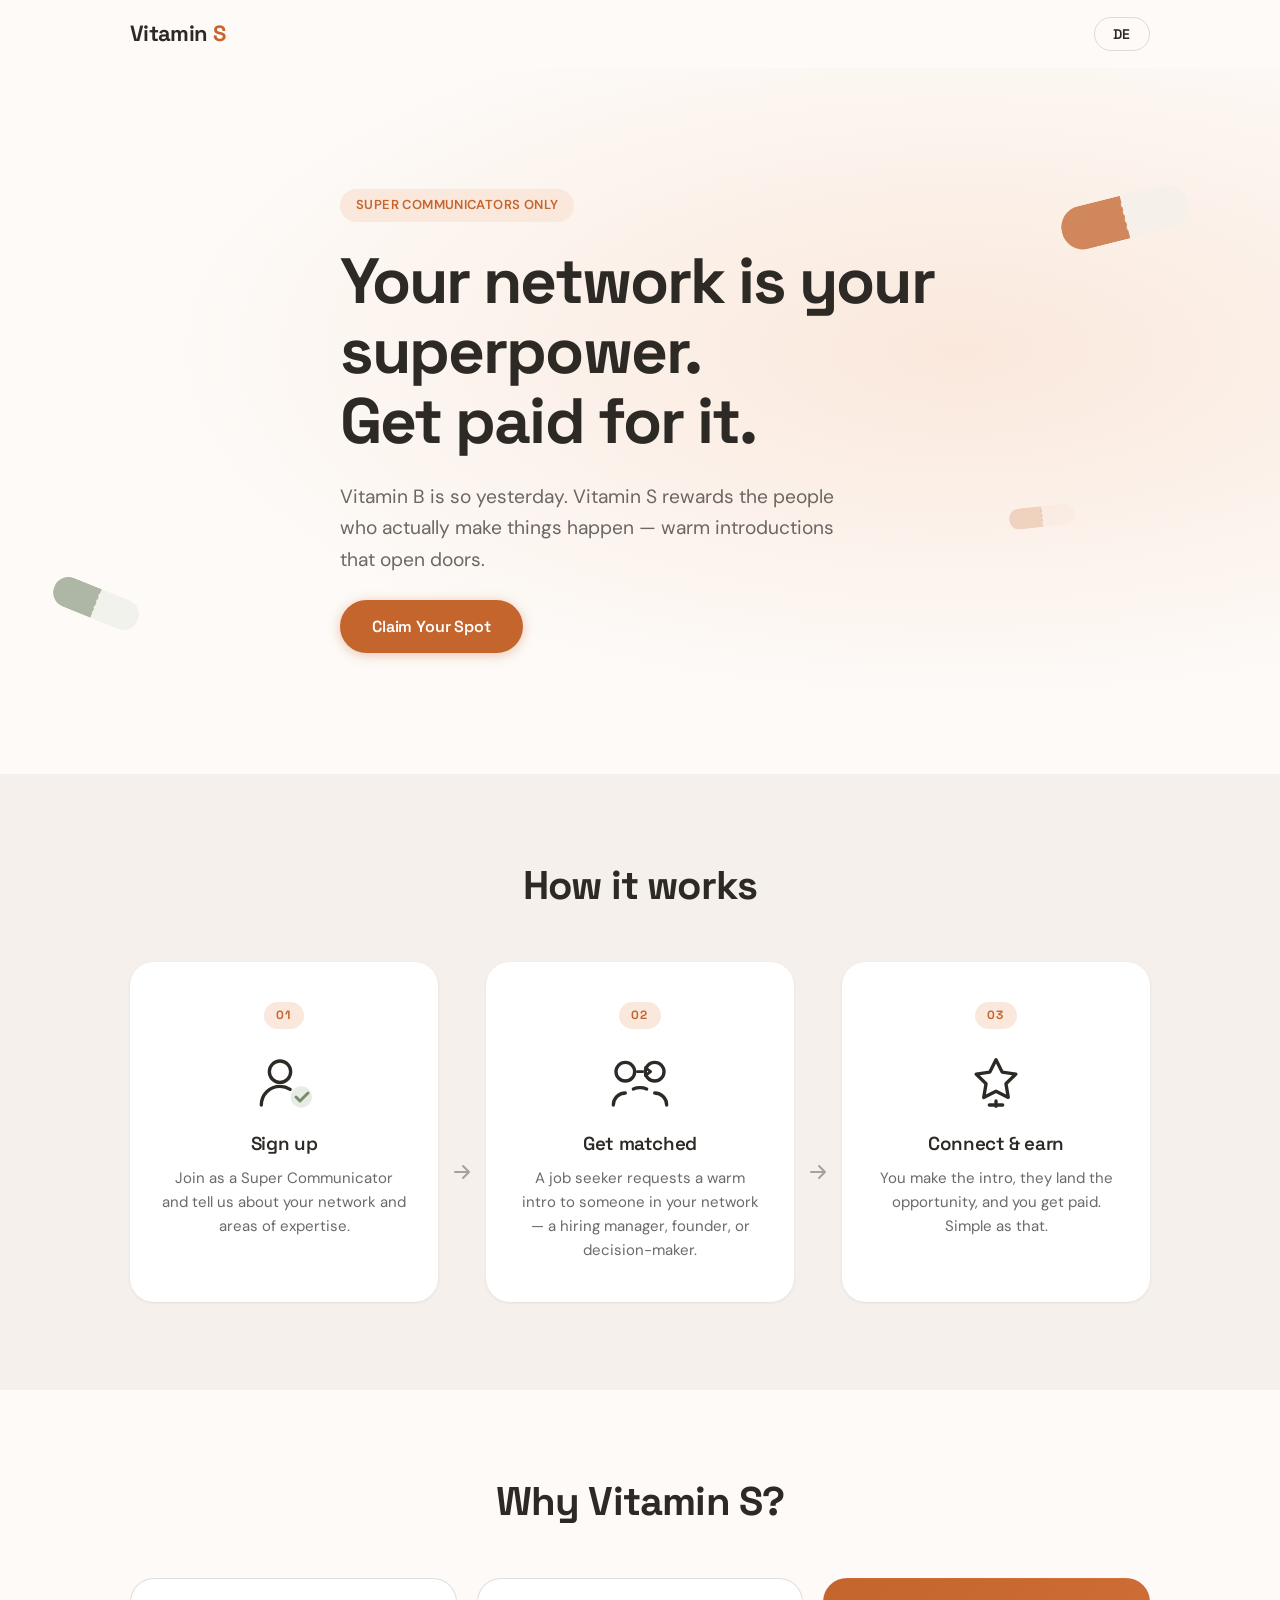
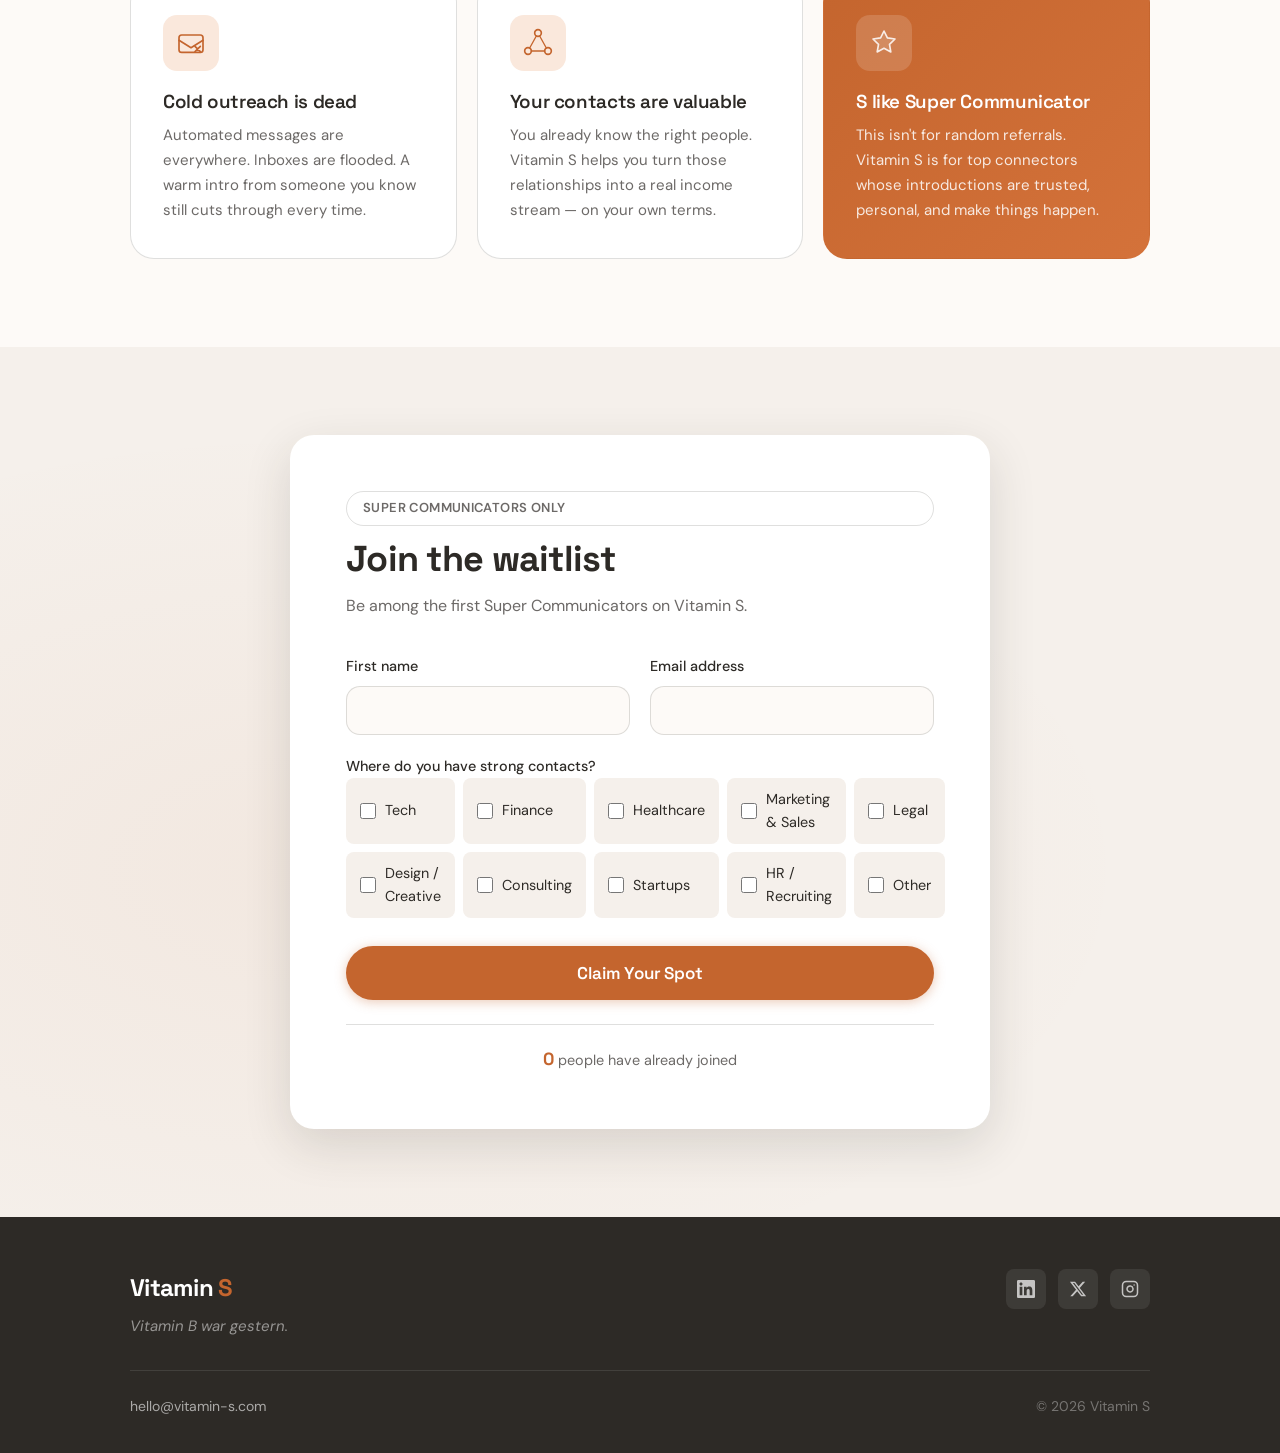
==== index.html @ ec6cb619 ":" ====
<!DOCTYPE html>
<html lang="en">
<head>
  <meta charset="UTF-8">
  <meta name="viewport" content="width=device-width, initial-scale=1.0">
  <meta name="description" content="Get paid for making warm introductions. Vitamin S is the platform for super communicators.">
  <title>Vitamin S — Your network is your superpower</title>
  <link rel="preconnect" href="https://fonts.googleapis.com">
  <link rel="preconnect" href="https://fonts.gstatic.com" crossorigin>
  <link href="https://fonts.googleapis.com/css2?family=DM+Sans:ital,opsz,wght@0,9..40,300;0,9..40,400;0,9..40,500;0,9..40,600;1,9..40,400&family=Space+Grotesk:wght@400;500;600;700&display=swap" rel="stylesheet">
  <link rel="stylesheet" href="style.css">
</head>
<body>

  <!-- ─── NAV ─── -->
  <header class="nav" id="nav">
    <div class="container nav__inner">
      <a href="/" class="nav__logo" aria-label="Vitamin S">
        Vitamin&nbsp;<span class="nav__s">S</span>
      </a>
      <button class="lang-toggle" id="langToggle" aria-label="Switch language" data-i18n="langToggle">DE</button>
    </div>
  </header>

  <main>

    <!-- ─── HERO ─── -->
    <section class="hero fade-in-section" id="hero">
      <div class="hero__pills" aria-hidden="true">
        <svg class="pill pill--large" viewBox="0 0 100 34" fill="none" xmlns="http://www.w3.org/2000/svg">
          <rect width="100" height="34" rx="17" fill="#F5F0EB"/>
          <clipPath id="cp-l"><rect width="50" height="34"/></clipPath>
          <rect width="100" height="34" rx="17" fill="#C4652E" clip-path="url(#cp-l)"/>
          <line x1="50" y1="6" x2="50" y2="28" stroke="white" stroke-width="1.5" stroke-dasharray="3 3" opacity="0.7"/>
        </svg>
        <svg class="pill pill--medium" viewBox="0 0 70 24" fill="none" xmlns="http://www.w3.org/2000/svg">
          <rect width="70" height="24" rx="12" fill="#E8EDE4"/>
          <clipPath id="cp-m"><rect width="35" height="24"/></clipPath>
          <rect width="70" height="24" rx="12" fill="#7A8B6F" clip-path="url(#cp-m)"/>
          <line x1="35" y1="4" x2="35" y2="20" stroke="white" stroke-width="1.5" stroke-dasharray="2 3" opacity="0.6"/>
        </svg>
        <svg class="pill pill--small" viewBox="0 0 56 18" fill="none" xmlns="http://www.w3.org/2000/svg">
          <rect width="56" height="18" rx="9" fill="#FAE8DC"/>
          <clipPath id="cp-s"><rect width="28" height="18"/></clipPath>
          <rect width="56" height="18" rx="9" fill="#C4652E" opacity="0.45" clip-path="url(#cp-s)"/>
          <line x1="28" y1="3" x2="28" y2="15" stroke="#C4652E" stroke-width="1" stroke-dasharray="2 2" opacity="0.6"/>
        </svg>
      </div>
      <div class="container hero__inner">
        <span class="pill-badge" data-i18n="heroBadge">Super Communicators only</span>
        <h1 class="hero__headline" data-i18n-html="heroHeadline">
          Your network is your superpower.<br>Get paid for it.
        </h1>
        <p class="hero__sub" data-i18n="heroSub">
          Vitamin B is so yesterday. Vitamin S rewards the people who actually make things happen — warm introductions that open doors.
        </p>
        <a href="#waitlist" class="btn btn--primary" data-i18n="heroCTA">Claim Your Spot</a>
      </div>
    </section>

    <!-- ─── HOW IT WORKS ─── -->
    <section class="how fade-in-section" id="how">
      <div class="container">
        <h2 class="section-title" data-i18n="howTitle">How it works</h2>
        <div class="steps">

          <div class="step-card">
            <div class="step-number">01</div>
            <div class="step-icon">
              <svg viewBox="0 0 48 48" fill="none" xmlns="http://www.w3.org/2000/svg">
                <circle cx="21" cy="17" r="8" stroke="currentColor" stroke-width="2.5" stroke-linecap="round"/>
                <path d="M7 42c0-7.732 6.268-14 14-14 2.79 0 5.4.82 7.6 2.23" stroke="currentColor" stroke-width="2.5" stroke-linecap="round"/>
                <circle cx="37" cy="36" r="8" fill="#E8EDE4"/>
                <path d="M33 36l3 3 6-6" stroke="#7A8B6F" stroke-width="2.2" stroke-linecap="round" stroke-linejoin="round"/>
              </svg>
            </div>
            <h3 data-i18n="step1Title">Sign up</h3>
            <p data-i18n="step1Text">Join as a Super Communicator and tell us about your network and areas of expertise.</p>
          </div>

          <div class="step-arrow" aria-hidden="true">
            <svg viewBox="0 0 24 24" fill="none" xmlns="http://www.w3.org/2000/svg">
              <path d="M5 12h14M13 6l6 6-6 6" stroke="currentColor" stroke-width="2" stroke-linecap="round" stroke-linejoin="round"/>
            </svg>
          </div>

          <div class="step-card">
            <div class="step-number">02</div>
            <div class="step-icon">
              <svg viewBox="0 0 48 48" fill="none" xmlns="http://www.w3.org/2000/svg">
                <circle cx="13" cy="17" r="7" stroke="currentColor" stroke-width="2.5"/>
                <circle cx="35" cy="17" r="7" stroke="currentColor" stroke-width="2.5"/>
                <path d="M4 42c0-4.97 4.03-9 9-9" stroke="currentColor" stroke-width="2.5" stroke-linecap="round"/>
                <path d="M44 42c0-4.97-4.03-9-9-9" stroke="currentColor" stroke-width="2.5" stroke-linecap="round"/>
                <path d="M19 30c1.5-.65 3.18-1 4.9-1h.2c1.72 0 3.4.35 4.9 1" stroke="currentColor" stroke-width="2.5" stroke-linecap="round"/>
                <path d="M22 17h4M28 14l4 3-4 3" stroke="currentColor" stroke-width="2" stroke-linecap="round" stroke-linejoin="round"/>
              </svg>
            </div>
            <h3 data-i18n="step2Title">Get matched</h3>
            <p data-i18n="step2Text">A job seeker requests a warm intro to someone in your network — a hiring manager, founder, or decision-maker.</p>
          </div>

          <div class="step-arrow" aria-hidden="true">
            <svg viewBox="0 0 24 24" fill="none" xmlns="http://www.w3.org/2000/svg">
              <path d="M5 12h14M13 6l6 6-6 6" stroke="currentColor" stroke-width="2" stroke-linecap="round" stroke-linejoin="round"/>
            </svg>
          </div>

          <div class="step-card">
            <div class="step-number">03</div>
            <div class="step-icon">
              <svg viewBox="0 0 48 48" fill="none" xmlns="http://www.w3.org/2000/svg">
                <path d="M24 8l4.6 9.3 10.3 1.5-7.45 7.26 1.76 10.24L24 31.62l-9.21 4.68 1.76-10.24L9.1 18.8l10.3-1.5L24 8z" stroke="currentColor" stroke-width="2.5" stroke-linejoin="round" stroke-linecap="round"/>
                <path d="M19 42h10M24 39v4" stroke="currentColor" stroke-width="2.5" stroke-linecap="round"/>
              </svg>
            </div>
            <h3 data-i18n="step3Title">Connect &amp; earn</h3>
            <p data-i18n="step3Text">You make the intro, they land the opportunity, and you get paid. Simple as that.</p>
          </div>

        </div>
      </div>
    </section>

    <!-- ─── VALUE PROPS ─── -->
    <section class="value fade-in-section" id="value">
      <div class="container">
        <h2 class="section-title" data-i18n="valueTitle">Why Vitamin S?</h2>
        <div class="value-grid">

          <div class="value-card">
            <div class="value-icon">
              <svg viewBox="0 0 48 48" fill="none" xmlns="http://www.w3.org/2000/svg">
                <rect x="6" y="12" width="36" height="26" rx="4" stroke="currentColor" stroke-width="2.5"/>
                <path d="M6 20l18 11 18-11" stroke="currentColor" stroke-width="2.5" stroke-linecap="round" stroke-linejoin="round"/>
                <path d="M30 29l8 8M38 29l-8 8" stroke="currentColor" stroke-width="2.5" stroke-linecap="round"/>
              </svg>
            </div>
            <h3 data-i18n="value1Title">Cold outreach is dead</h3>
            <p data-i18n="value1Text">Automated messages are everywhere. Inboxes are flooded. A warm intro from someone you know still cuts through every time.</p>
          </div>

          <div class="value-card">
            <div class="value-icon">
              <svg viewBox="0 0 48 48" fill="none" xmlns="http://www.w3.org/2000/svg">
                <circle cx="24" cy="9" r="5" stroke="currentColor" stroke-width="2.5"/>
                <circle cx="9" cy="36" r="5" stroke="currentColor" stroke-width="2.5"/>
                <circle cx="39" cy="36" r="5" stroke="currentColor" stroke-width="2.5"/>
                <line x1="21.5" y1="13.5" x2="11.5" y2="31.5" stroke="currentColor" stroke-width="2" stroke-linecap="round"/>
                <line x1="26.5" y1="13.5" x2="36.5" y2="31.5" stroke="currentColor" stroke-width="2" stroke-linecap="round"/>
                <line x1="14" y1="36" x2="34" y2="36" stroke="currentColor" stroke-width="2" stroke-linecap="round"/>
              </svg>
            </div>
            <h3 data-i18n="value2Title">Your contacts are valuable</h3>
            <p data-i18n="value2Text">You already know the right people. Vitamin S helps you turn those relationships into a real income stream — on your own terms.</p>
          </div>

          <div class="value-card value-card--accent">
            <div class="value-icon">
              <svg viewBox="0 0 48 48" fill="none" xmlns="http://www.w3.org/2000/svg">
                <path d="M24 6l5.1 10.3 11.4 1.66-8.25 8.03 1.95 11.35L24 31.98l-10.2 5.36 1.95-11.35L7.5 17.96l11.4-1.66L24 6z" stroke="currentColor" stroke-width="2.5" stroke-linejoin="round" stroke-linecap="round" fill="currentColor" fill-opacity="0.12"/>
              </svg>
            </div>
            <h3 data-i18n="value3Title">S like Super Communicator</h3>
            <p data-i18n="value3Text">This isn't for random referrals. Vitamin S is for top connectors whose introductions are trusted, personal, and make things happen.</p>
          </div>

        </div>
      </div>
    </section>

    <!-- ─── WAITLIST ─── -->
    <section class="waitlist fade-in-section" id="waitlist">
      <div class="container">
        <div class="waitlist-card">
          <div class="waitlist-header">
            <span class="pill-badge pill-badge--outline" data-i18n="heroBadge">Super Communicators only</span>
            <h2 data-i18n="formTitle">Join the waitlist</h2>
            <p data-i18n="formSub">Be among the first Super Communicators on Vitamin S.</p>
          </div>

          <form id="waitlistForm" novalidate>
            <div class="form-row">
              <div class="form-group">
                <label for="firstName" data-i18n="labelFirstName">First name</label>
                <input type="text" id="firstName" name="firstName" autocomplete="given-name" required>
              </div>
              <div class="form-group">
                <label for="email" data-i18n="labelEmail">Email address</label>
                <input type="email" id="email" name="email" autocomplete="email" required>
              </div>
            </div>

            <fieldset class="form-group form-fieldset">
              <legend class="form-legend" data-i18n="labelIndustries">Where do you have strong contacts?</legend>
              <div class="checkbox-grid">
                <label class="checkbox-item">
                  <input type="checkbox" name="industry" value="tech">
                  <span data-i18n="industryTech">Tech</span>
                </label>
                <label class="checkbox-item">
                  <input type="checkbox" name="industry" value="finance">
                  <span data-i18n="industryFinance">Finance</span>
                </label>
                <label class="checkbox-item">
                  <input type="checkbox" name="industry" value="healthcare">
                  <span data-i18n="industryHealthcare">Healthcare</span>
                </label>
                <label class="checkbox-item">
                  <input type="checkbox" name="industry" value="marketing">
                  <span data-i18n="industryMarketing">Marketing &amp; Sales</span>
                </label>
                <label class="checkbox-item">
                  <input type="checkbox" name="industry" value="legal">
                  <span data-i18n="industryLegal">Legal</span>
                </label>
                <label class="checkbox-item">
                  <input type="checkbox" name="industry" value="design">
                  <span data-i18n="industryDesign">Design / Creative</span>
                </label>
                <label class="checkbox-item">
                  <input type="checkbox" name="industry" value="consulting">
                  <span data-i18n="industryConsulting">Consulting</span>
                </label>
                <label class="checkbox-item">
                  <input type="checkbox" name="industry" value="startups">
                  <span data-i18n="industryStartups">Startups</span>
                </label>
                <label class="checkbox-item">
                  <input type="checkbox" name="industry" value="hr">
                  <span data-i18n="industryHR">HR / Recruiting</span>
                </label>
                <label class="checkbox-item">
                  <input type="checkbox" name="industry" value="other" id="otherCheck">
                  <span data-i18n="industryOther">Other</span>
                </label>
              </div>
              <div class="other-field" id="otherField" hidden>
                <input type="text" id="otherIndustry" name="otherIndustry"
                       data-i18n-placeholder="otherPlaceholder"
                       placeholder="Tell us more...">
              </div>
            </fieldset>

            <button type="submit" class="btn btn--primary btn--full" data-i18n="submitCTA">
              Claim Your Spot
            </button>
          </form>

          <div class="success-state" id="successState" hidden>
            <div class="success-icon">
              <svg viewBox="0 0 48 48" fill="none" xmlns="http://www.w3.org/2000/svg">
                <circle cx="24" cy="24" r="18" stroke="currentColor" stroke-width="2.5"/>
                <path d="M16 24l6 6 10-12" stroke="currentColor" stroke-width="2.5" stroke-linecap="round" stroke-linejoin="round"/>
              </svg>
            </div>
            <h3 data-i18n="successMsg">Your dose of Vitamin S is on its way!</h3>
            <p data-i18n="successSub">We'll reach out as soon as we launch. Stay connected.</p>
          </div>

          <div class="counter" id="counter">
            <span id="counterNumber">0</span>&nbsp;<span id="counterText" data-i18n="counterTextPlural">people have already joined</span>
          </div>
        </div>
      </div>
    </section>

  </main>

  <!-- ─── FOOTER ─── -->
  <footer class="footer">
    <div class="container footer__inner">
      <div class="footer__top">
        <div class="footer__brand">
          <span class="footer__logo">Vitamin&nbsp;<span class="footer__s">S</span></span>
          <p class="footer__tagline" data-i18n="footerTagline">Vitamin B war gestern.</p>
        </div>
        <div class="footer__social">
          <a href="https://linkedin.com" target="_blank" rel="noopener noreferrer" aria-label="LinkedIn" class="social-link">
            <svg viewBox="0 0 24 24" fill="currentColor" xmlns="http://www.w3.org/2000/svg">
              <path d="M20.447 20.452h-3.554v-5.569c0-1.328-.027-3.037-1.852-3.037-1.853 0-2.136 1.445-2.136 2.939v5.667H9.351V9h3.414v1.561h.046c.477-.9 1.637-1.85 3.37-1.85 3.601 0 4.267 2.37 4.267 5.455v6.286zM5.337 7.433c-1.144 0-2.063-.926-2.063-2.065 0-1.138.92-2.063 2.063-2.063 1.14 0 2.064.925 2.064 2.063 0 1.139-.925 2.065-2.064 2.065zm1.782 13.019H3.555V9h3.564v11.452zM22.225 0H1.771C.792 0 0 .774 0 1.729v20.542C0 23.227.792 24 1.771 24h20.451C23.2 24 24 23.227 24 22.271V1.729C24 .774 23.2 0 22.222 0h.003z"/>
            </svg>
          </a>
          <a href="https://x.com" target="_blank" rel="noopener noreferrer" aria-label="X / Twitter" class="social-link">
            <svg viewBox="0 0 24 24" fill="currentColor" xmlns="http://www.w3.org/2000/svg">
              <path d="M18.244 2.25h3.308l-7.227 8.26 8.502 11.24H16.17l-5.214-6.817L4.99 21.75H1.68l7.73-8.835L1.254 2.25H8.08l4.713 6.231zm-1.161 17.52h1.833L7.084 4.126H5.117z"/>
            </svg>
          </a>
          <a href="https://instagram.com" target="_blank" rel="noopener noreferrer" aria-label="Instagram" class="social-link">
            <svg viewBox="0 0 24 24" fill="none" stroke="currentColor" stroke-width="2" stroke-linecap="round" stroke-linejoin="round" xmlns="http://www.w3.org/2000/svg">
              <rect x="2" y="2" width="20" height="20" rx="5" ry="5"/>
              <path d="M16 11.37A4 4 0 1112.63 8 4 4 0 0116 11.37z"/>
              <line x1="17.5" y1="6.5" x2="17.51" y2="6.5"/>
            </svg>
          </a>
        </div>
      </div>
      <div class="footer__bottom">
        <a href="mailto:hello@vitamin-s.com" class="footer__email">hello@vitamin-s.com</a>
        <span class="footer__copy" data-i18n="footerCopyright">© 2026 Vitamin S</span>
      </div>
    </div>
  </footer>

  <script src="script.js"></script>
</body>
</html>
---- style.css ----
/* ─────────────────────────────────────────────
   VITAMIN S — style.css
   ───────────────────────────────────────────── */

/* ─── VARIABLES ─── */
:root {
  --beige:        #F5F0EB;
  --bg:           #FDFAF7;
  --dark:         #2D2A26;
  --dark-70:      rgba(45, 42, 38, 0.7);
  --dark-40:      rgba(45, 42, 38, 0.4);
  --dark-15:      rgba(45, 42, 38, 0.15);
  --orange:       #C4652E;
  --orange-dark:  #A8521F;
  --orange-light: #FAE8DC;
  --sage:         #7A8B6F;
  --sage-light:   #E8EDE4;
  --white:        #FFFFFF;

  --radius-sm:   8px;
  --radius-md:   14px;
  --radius-lg:   24px;
  --radius-pill: 100px;

  --shadow-sm:  0 1px 3px rgba(45, 42, 38, 0.08);
  --shadow-md:  0 4px 16px rgba(45, 42, 38, 0.09);
  --shadow-lg:  0 8px 32px rgba(45, 42, 38, 0.12);
  --shadow-xl:  0 16px 48px rgba(45, 42, 38, 0.14);

  --font-body:    'DM Sans', system-ui, sans-serif;
  --font-heading: 'Space Grotesk', system-ui, sans-serif;

  --nav-height: 68px;
  --max-width:  1100px;
}

/* ─── RESET ─── */
*, *::before, *::after {
  box-sizing: border-box;
  margin: 0;
  padding: 0;
}

html {
  scroll-behavior: smooth;
  scroll-padding-top: var(--nav-height);
  -webkit-text-size-adjust: 100%;
}

body {
  font-family: var(--font-body);
  font-size: 1rem;
  line-height: 1.6;
  color: var(--dark);
  background-color: var(--bg);
  -webkit-font-smoothing: antialiased;
  -moz-osx-font-smoothing: grayscale;
}

img, svg { display: block; }

a { color: inherit; text-decoration: none; }

button {
  font-family: inherit;
  cursor: pointer;
  border: none;
  background: none;
}

fieldset {
  border: none;
  padding: 0;
  margin: 0;
  min-width: 0;
}

/* ─── TYPOGRAPHY ─── */
h1, h2, h3, h4 {
  font-family: var(--font-heading);
  line-height: 1.2;
  letter-spacing: -0.02em;
  color: var(--dark);
}

/* ─── UTILITIES ─── */
.container {
  width: 100%;
  max-width: var(--max-width);
  margin-inline: auto;
  padding-inline: 20px;
}

.accent {
  color: var(--orange);
}

.section-title {
  font-size: clamp(1.75rem, 3.5vw, 2.5rem);
  font-weight: 700;
  text-align: center;
  margin-bottom: 52px;
}

/* ─── BUTTONS ─── */
.btn {
  display: inline-flex;
  align-items: center;
  justify-content: center;
  gap: 8px;
  padding: 14px 32px;
  border-radius: var(--radius-pill);
  font-family: var(--font-heading);
  font-size: 1rem;
  font-weight: 600;
  letter-spacing: -0.01em;
  transition: transform 0.2s ease, box-shadow 0.2s ease, background-color 0.2s ease;
  cursor: pointer;
}

.btn--primary {
  background-color: var(--orange);
  color: var(--white);
  box-shadow: 0 2px 12px rgba(196, 101, 46, 0.35);
}

.btn--primary:hover {
  background-color: var(--orange-dark);
  transform: translateY(-2px);
  box-shadow: 0 6px 20px rgba(196, 101, 46, 0.45);
}

.btn--primary:active {
  transform: translateY(0);
}

.btn--full {
  width: 100%;
}

/* ─── PILL BADGE ─── */
.pill-badge {
  display: inline-block;
  padding: 6px 16px;
  border-radius: var(--radius-pill);
  font-size: 0.8125rem;
  font-weight: 600;
  letter-spacing: 0.03em;
  text-transform: uppercase;
  background-color: var(--orange-light);
  color: var(--orange);
}

.pill-badge--outline {
  background-color: transparent;
  border: 1.5px solid var(--dark-15);
  color: var(--dark-70);
}

/* ─────────────────────────────────────────────
   NAV
   ───────────────────────────────────────────── */
.nav {
  position: sticky;
  top: 0;
  z-index: 100;
  height: var(--nav-height);
  background-color: var(--bg);
  transition: background-color 0.3s, box-shadow 0.3s;
}

.nav--scrolled {
  background-color: rgba(253, 250, 247, 0.92);
  backdrop-filter: blur(12px);
  -webkit-backdrop-filter: blur(12px);
  box-shadow: 0 1px 0 var(--dark-15);
}

.nav__inner {
  height: 100%;
  display: flex;
  align-items: center;
  justify-content: space-between;
}

.nav__logo {
  font-family: var(--font-heading);
  font-size: 1.375rem;
  font-weight: 700;
  letter-spacing: -0.03em;
  color: var(--dark);
  transition: opacity 0.2s;
}

.nav__logo:hover { opacity: 0.75; }

.nav__s {
  color: var(--orange);
}

.lang-toggle {
  padding: 7px 18px;
  border-radius: var(--radius-pill);
  border: 1.5px solid var(--dark-15);
  font-family: var(--font-heading);
  font-size: 0.875rem;
  font-weight: 600;
  color: var(--dark);
  background: transparent;
  transition: border-color 0.2s, background-color 0.2s, color 0.2s;
  letter-spacing: 0.04em;
}

.lang-toggle:hover {
  border-color: var(--orange);
  background-color: var(--orange-light);
  color: var(--orange);
}

/* ─────────────────────────────────────────────
   HERO
   ───────────────────────────────────────────── */
.hero {
  position: relative;
  overflow: hidden;
  min-height: calc(88vh - var(--nav-height));
  display: flex;
  align-items: center;
  background: radial-gradient(ellipse at 75% 40%, #FAE8DC 0%, var(--bg) 58%);
  padding-block: 72px;
}

.hero__inner {
  position: relative;
  z-index: 1;
  display: flex;
  flex-direction: column;
  align-items: flex-start;
  gap: 24px;
  max-width: 680px;
}

.hero__headline {
  font-size: clamp(2.25rem, 5.5vw, 4rem);
  font-weight: 700;
  line-height: 1.1;
  letter-spacing: -0.03em;
}

.hero__sub {
  font-size: clamp(1rem, 2vw, 1.2rem);
  color: var(--dark-70);
  line-height: 1.65;
  max-width: 520px;
}

/* Floating vitamin pills decoration */
.hero__pills {
  position: absolute;
  inset: 0;
  pointer-events: none;
}

.pill {
  position: absolute;
  animation: float var(--duration, 5s) ease-in-out infinite;
  animation-delay: var(--delay, 0s);
  opacity: 0.75;
}

.pill--large {
  --duration: 6s;
  --delay: 0s;
  width: 130px;
  top: 18%;
  right: 7%;
  transform: rotate(-14deg);
  animation-name: floatA;
}

.pill--medium {
  --duration: 5.5s;
  --delay: 1.8s;
  width: 90px;
  bottom: 22%;
  left: 4%;
  transform: rotate(22deg);
  animation-name: floatB;
  opacity: 0.6;
}

.pill--small {
  --duration: 7s;
  --delay: 0.9s;
  width: 66px;
  top: 62%;
  right: 16%;
  transform: rotate(-6deg);
  animation-name: floatA;
  opacity: 0.45;
}

@keyframes floatA {
  0%, 100% { transform: translateY(0) rotate(-14deg); }
  50%       { transform: translateY(-12px) rotate(-14deg); }
}

@keyframes floatB {
  0%, 100% { transform: translateY(0) rotate(22deg); }
  50%       { transform: translateY(-10px) rotate(22deg); }
}

/* ─────────────────────────────────────────────
   HOW IT WORKS
   ───────────────────────────────────────────── */
.how {
  background-color: var(--beige);
  padding-block: 88px;
}

.steps {
  display: flex;
  align-items: flex-start;
  gap: 0;
}

.step-card {
  flex: 1;
  display: flex;
  flex-direction: column;
  align-items: center;
  text-align: center;
  padding: 36px 28px;
  background: var(--white);
  border-radius: var(--radius-lg);
  box-shadow: var(--shadow-sm);
  transition: transform 0.25s ease, box-shadow 0.25s ease;
}

.step-card:hover {
  transform: translateY(-4px);
  box-shadow: var(--shadow-lg);
}

.step-number {
  font-family: var(--font-heading);
  font-size: 0.75rem;
  font-weight: 700;
  letter-spacing: 0.1em;
  color: var(--orange);
  margin-bottom: 20px;
  background: var(--orange-light);
  padding: 4px 12px;
  border-radius: var(--radius-pill);
}

.step-icon {
  width: 64px;
  height: 64px;
  color: var(--dark);
  margin-bottom: 20px;
  flex-shrink: 0;
}

.step-icon svg {
  width: 100%;
  height: 100%;
}

.step-card h3 {
  font-size: 1.175rem;
  font-weight: 600;
  margin-bottom: 10px;
}

.step-card p {
  font-size: 0.9375rem;
  color: var(--dark-70);
  line-height: 1.6;
}

.step-arrow {
  display: flex;
  align-items: center;
  justify-content: center;
  flex-shrink: 0;
  width: 48px;
  color: var(--dark-40);
  padding-top: 60px;
}

.step-arrow svg {
  width: 24px;
  height: 24px;
}

/* ─────────────────────────────────────────────
   VALUE PROPS
   ───────────────────────────────────────────── */
.value {
  padding-block: 88px;
  background-color: var(--bg);
}

.value-grid {
  display: grid;
  grid-template-columns: 1fr;
  gap: 20px;
}

.value-card {
  padding: 36px 32px;
  border-radius: var(--radius-lg);
  background: var(--white);
  border: 1.5px solid var(--dark-15);
  transition: transform 0.25s ease, box-shadow 0.25s ease, border-color 0.25s ease;
}

.value-card:hover {
  transform: translateY(-3px);
  box-shadow: var(--shadow-md);
  border-color: transparent;
}

.value-card--accent {
  background: linear-gradient(135deg, var(--orange) 0%, #D4723A 100%);
  border-color: transparent;
  color: var(--white);
}

.value-card--accent h3,
.value-card--accent p {
  color: var(--white);
}

.value-card--accent .value-icon {
  color: rgba(255,255,255,0.85);
  background-color: rgba(255,255,255,0.15);
}

.value-icon {
  width: 56px;
  height: 56px;
  background-color: var(--orange-light);
  border-radius: var(--radius-md);
  display: flex;
  align-items: center;
  justify-content: center;
  margin-bottom: 20px;
  color: var(--orange);
  padding: 12px;
  flex-shrink: 0;
}

.value-icon svg {
  width: 100%;
  height: 100%;
}

.value-card h3 {
  font-size: 1.175rem;
  font-weight: 600;
  margin-bottom: 10px;
}

.value-card p {
  font-size: 0.9375rem;
  color: var(--dark-70);
  line-height: 1.65;
}

.value-card--accent p {
  color: rgba(255,255,255,0.85);
}

/* ─────────────────────────────────────────────
   WAITLIST
   ───────────────────────────────────────────── */
.waitlist {
  padding-block: 88px;
  background-color: var(--beige);
  background-image: radial-gradient(ellipse at 25% 60%, rgba(196, 101, 46, 0.06) 0%, transparent 60%);
}

.waitlist-card {
  background: var(--white);
  border-radius: var(--radius-lg);
  padding: 48px 40px;
  max-width: 700px;
  margin-inline: auto;
  box-shadow: var(--shadow-xl);
}

.waitlist-header {
  margin-bottom: 36px;
  display: flex;
  flex-direction: column;
  gap: 12px;
}

.waitlist-header h2 {
  font-size: clamp(1.75rem, 3.5vw, 2.25rem);
}

.waitlist-header p {
  font-size: 1rem;
  color: var(--dark-70);
}

/* Form */
form {
  display: flex;
  flex-direction: column;
  gap: 20px;
}

.form-row {
  display: grid;
  grid-template-columns: 1fr;
  gap: 20px;
}

.form-group {
  display: flex;
  flex-direction: column;
  gap: 8px;
}

label,
.form-legend {
  font-size: 0.9rem;
  font-weight: 500;
  color: var(--dark);
}

.form-fieldset {
  gap: 12px;
}

input[type="text"],
input[type="email"] {
  width: 100%;
  padding: 13px 16px;
  border: 1.5px solid var(--dark-15);
  border-radius: var(--radius-md);
  font-family: var(--font-body);
  font-size: 1rem;
  color: var(--dark);
  background: var(--bg);
  transition: border-color 0.2s ease, box-shadow 0.2s ease;
  appearance: none;
}

input[type="text"]:focus,
input[type="email"]:focus {
  outline: none;
  border-color: var(--orange);
  box-shadow: 0 0 0 3px rgba(196, 101, 46, 0.14);
}

input[type="text"]::placeholder,
input[type="email"]::placeholder {
  color: var(--dark-40);
}

/* Checkbox grid */
.checkbox-grid {
  display: grid;
  grid-template-columns: repeat(2, 1fr);
  gap: 8px;
}

.checkbox-item {
  display: flex;
  align-items: center;
  gap: 9px;
  padding: 10px 14px;
  border-radius: var(--radius-sm);
  background: var(--beige);
  cursor: pointer;
  font-size: 0.9rem;
  font-weight: 400;
  transition: background-color 0.18s ease;
  user-select: none;
}

.checkbox-item:hover {
  background-color: var(--orange-light);
}

.checkbox-item input[type="checkbox"] {
  width: 16px;
  height: 16px;
  accent-color: var(--orange);
  flex-shrink: 0;
  cursor: pointer;
}

.other-field {
  margin-top: 4px;
}

.other-field input {
  background: var(--bg);
}

/* Submit button */
form .btn--full {
  margin-top: 8px;
  padding: 16px;
  font-size: 1.0625rem;
}

/* Success state */
.success-state {
  text-align: center;
  padding: 48px 24px 32px;
}

.success-icon {
  width: 64px;
  height: 64px;
  color: var(--sage);
  margin-inline: auto;
  margin-bottom: 20px;
}

.success-icon svg {
  width: 100%;
  height: 100%;
}

.success-state h3 {
  font-size: 1.5rem;
  margin-bottom: 8px;
}

.success-state p {
  font-size: 1rem;
  color: var(--dark-70);
}

/* Counter */
.counter {
  text-align: center;
  margin-top: 24px;
  padding-top: 20px;
  border-top: 1px solid var(--dark-15);
  font-size: 0.9rem;
  color: var(--dark-70);
}

#counterNumber {
  font-family: var(--font-heading);
  font-weight: 700;
  font-size: 1.1rem;
  color: var(--orange);
}

/* ─────────────────────────────────────────────
   FOOTER
   ───────────────────────────────────────────── */
.footer {
  background-color: var(--dark);
  color: rgba(255, 255, 255, 0.75);
  padding-block: 52px 36px;
}

.footer__inner {
  display: flex;
  flex-direction: column;
  gap: 32px;
}

.footer__top {
  display: flex;
  flex-direction: column;
  gap: 28px;
}

.footer__brand {
  display: flex;
  flex-direction: column;
  gap: 6px;
}

.footer__logo {
  font-family: var(--font-heading);
  font-size: 1.5rem;
  font-weight: 700;
  letter-spacing: -0.03em;
  color: var(--white);
}

.footer__s {
  color: var(--orange);
}

.footer__tagline {
  font-size: 0.9375rem;
  color: rgba(255, 255, 255, 0.5);
  font-style: italic;
}

.footer__social {
  display: flex;
  gap: 12px;
}

.social-link {
  display: flex;
  align-items: center;
  justify-content: center;
  width: 40px;
  height: 40px;
  border-radius: var(--radius-sm);
  background: rgba(255, 255, 255, 0.08);
  color: rgba(255, 255, 255, 0.7);
  transition: background-color 0.2s, color 0.2s;
}

.social-link:hover {
  background-color: var(--orange);
  color: var(--white);
}

.social-link svg {
  width: 18px;
  height: 18px;
}

.footer__bottom {
  display: flex;
  flex-direction: column;
  gap: 8px;
  padding-top: 24px;
  border-top: 1px solid rgba(255, 255, 255, 0.1);
  font-size: 0.875rem;
}

.footer__email {
  color: rgba(255, 255, 255, 0.6);
  transition: color 0.2s;
}

.footer__email:hover {
  color: var(--orange);
  text-decoration: underline;
}

.footer__copy {
  color: rgba(255, 255, 255, 0.35);
}

/* ─────────────────────────────────────────────
   SCROLL ANIMATIONS
   ───────────────────────────────────────────── */
.fade-in-section {
  opacity: 0;
  transform: translateY(28px);
  transition: opacity 0.65s ease, transform 0.65s ease;
}

.fade-in-section.visible {
  opacity: 1;
  transform: translateY(0);
}

/* ─────────────────────────────────────────────
   RESPONSIVE — TABLET (≥ 640px)
   ───────────────────────────────────────────── */
@media (min-width: 640px) {
  .form-row {
    grid-template-columns: 1fr 1fr;
  }

  .checkbox-grid {
    grid-template-columns: repeat(3, 1fr);
  }

  .footer__top {
    flex-direction: row;
    justify-content: space-between;
    align-items: flex-start;
  }

  .footer__bottom {
    flex-direction: row;
    justify-content: space-between;
    align-items: center;
  }
}

/* ─────────────────────────────────────────────
   RESPONSIVE — DESKTOP (≥ 900px)
   ───────────────────────────────────────────── */
@media (min-width: 900px) {
  .container {
    padding-inline: 40px;
  }

  .hero {
    min-height: calc(86vh - var(--nav-height));
  }

  .steps {
    gap: 0;
    align-items: stretch;
  }

  .step-card {
    padding: 40px 32px;
  }

  .step-arrow {
    padding-top: 80px;
  }

  .value-grid {
    grid-template-columns: repeat(3, 1fr);
  }

  .checkbox-grid {
    grid-template-columns: repeat(5, 1fr);
  }

  .waitlist-card {
    padding: 56px 56px;
  }
}

/* ─────────────────────────────────────────────
   RESPONSIVE — MOBILE (≤ 600px)
   ───────────────────────────────────────────── */
@media (max-width: 600px) {
  .hero {
    padding-block: 56px 48px;
    min-height: unset;
  }

  .hero__inner {
    align-items: center;
    text-align: center;
  }

  .hero__pills {
    display: none;
  }

  .hero .btn {
    align-self: center;
  }

  .how {
    padding-block: 64px;
  }

  .steps {
    flex-direction: column;
    gap: 20px;
  }

  .step-arrow {
    display: none;
  }

  .value {
    padding-block: 64px;
  }

  .waitlist {
    padding-block: 64px;
  }

  .waitlist-card {
    padding: 32px 24px;
  }

  .footer {
    padding-block: 44px 28px;
  }
}
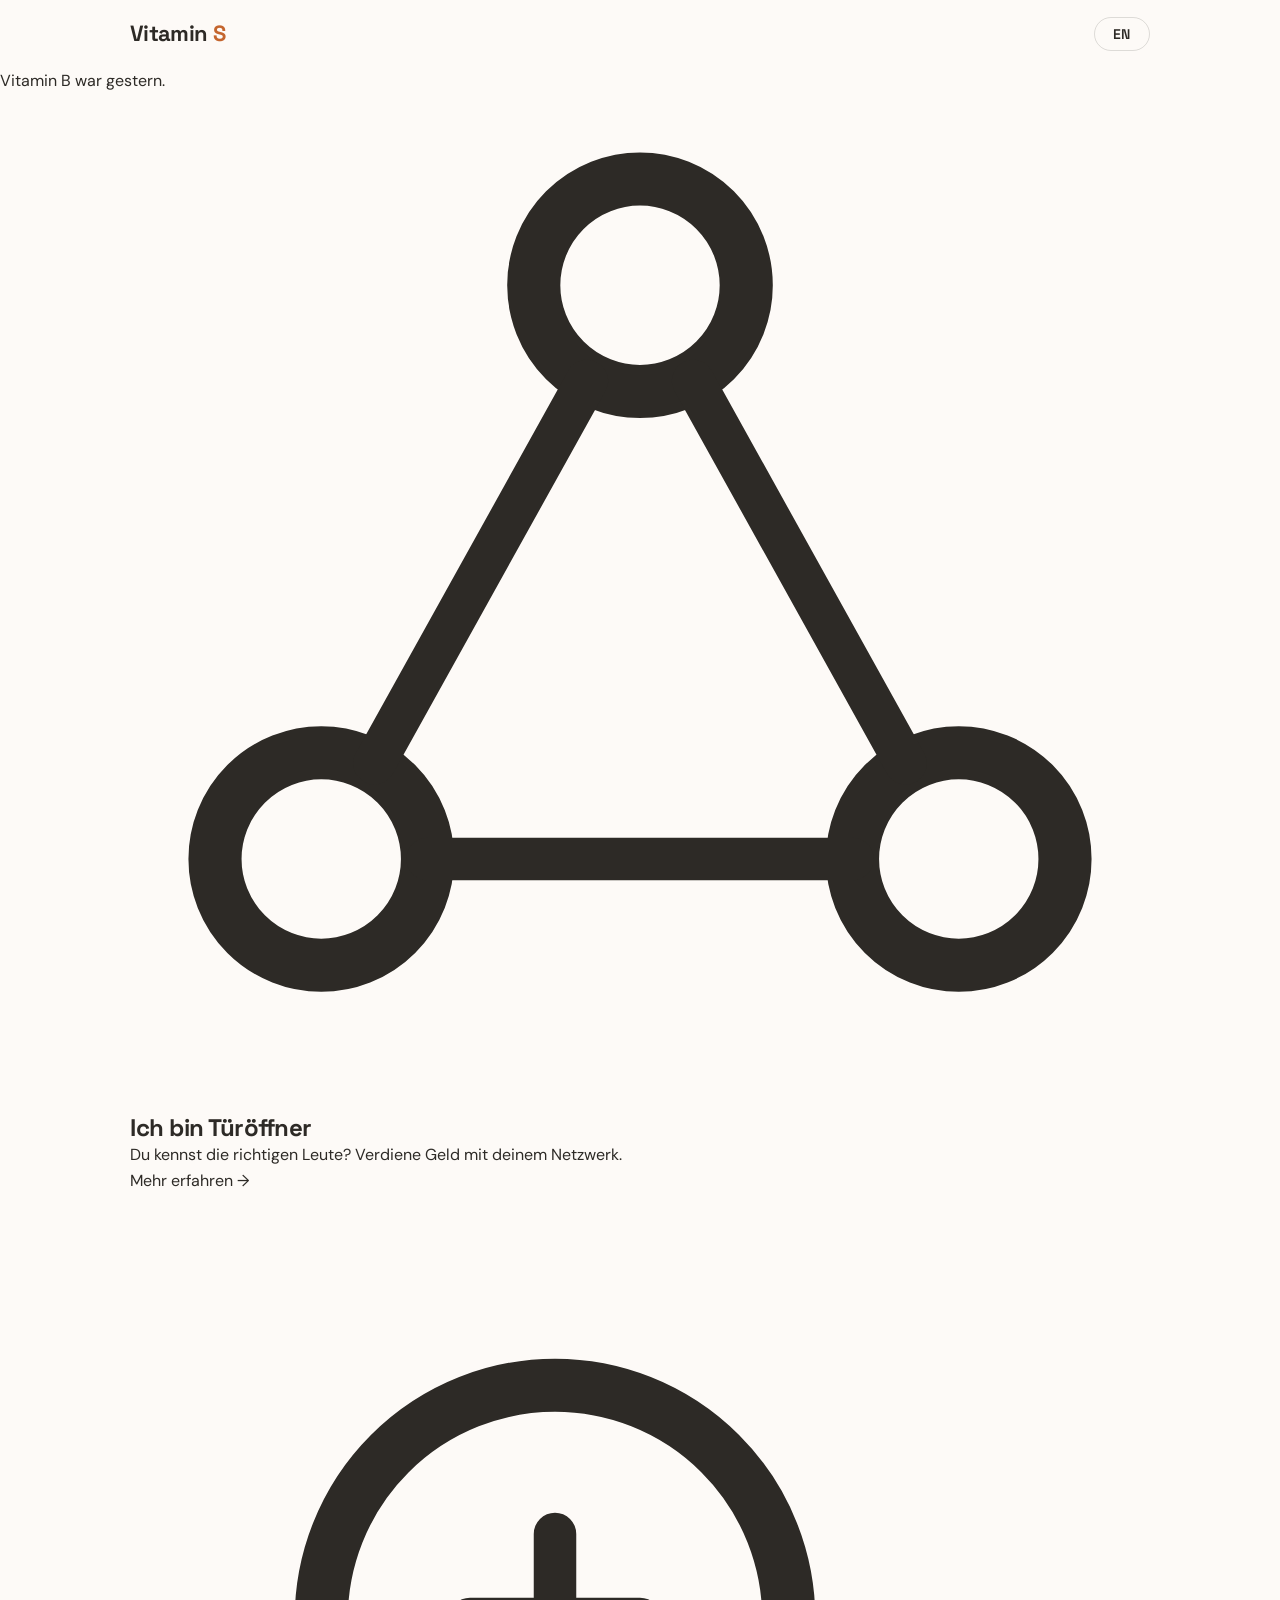
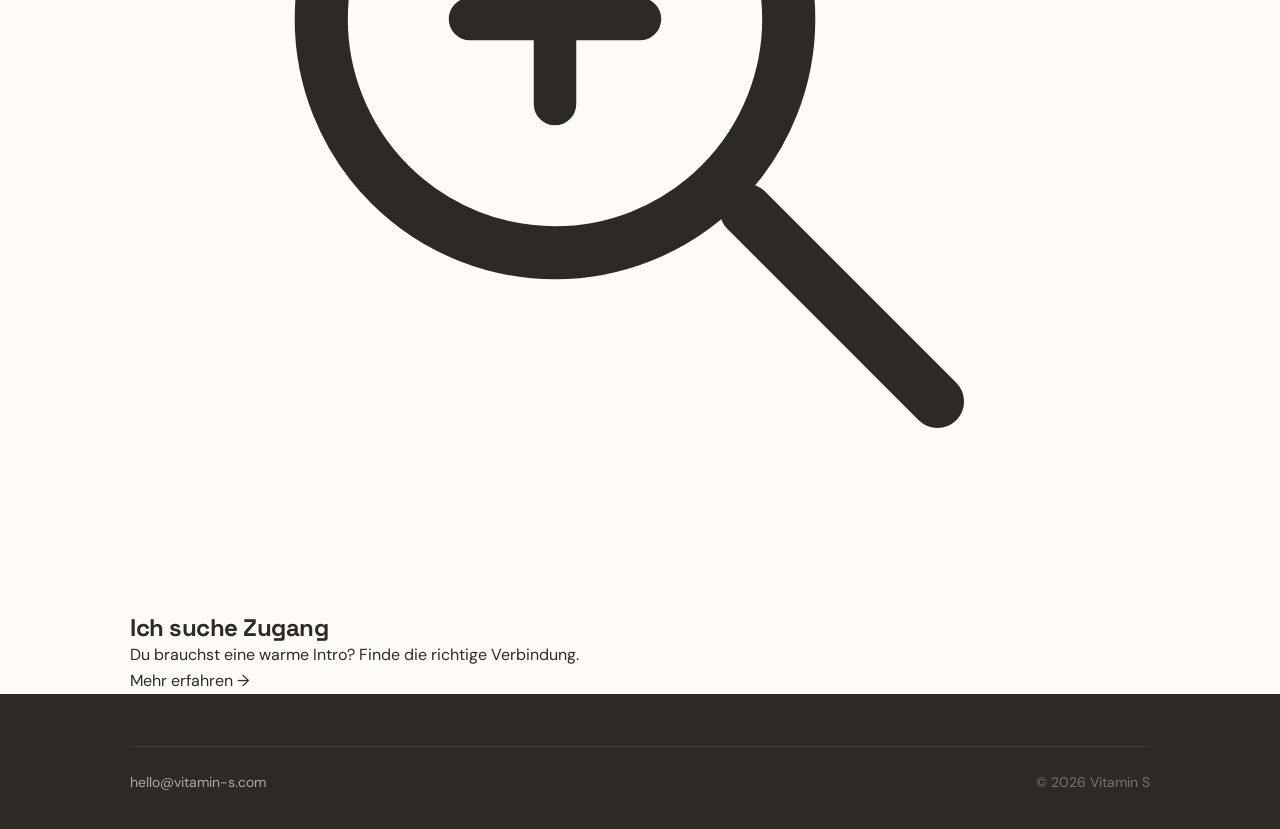
==== commit 55d98c21: "feat: add splash page with communicator/seeker navigation Co-Authored-By: Claude Sonnet 4.6 <noreply" ====
--- a/index.html
+++ b/index.html
@@ -1,16 +1,16 @@
 <!DOCTYPE html>
-<html lang="en">
+<html lang="de">
 <head>
   <meta charset="UTF-8">
   <meta name="viewport" content="width=device-width, initial-scale=1.0">
-  <meta name="description" content="Get paid for making warm introductions. Vitamin S is the platform for super communicators.">
-  <title>Vitamin S — Your network is your superpower</title>
+  <meta name="description" content="Vitamin S — Warm introductions that open doors. For super communicators and job seekers.">
+  <title>Vitamin S</title>
   <link rel="preconnect" href="https://fonts.googleapis.com">
   <link rel="preconnect" href="https://fonts.gstatic.com" crossorigin>
   <link href="https://fonts.googleapis.com/css2?family=DM+Sans:ital,opsz,wght@0,9..40,300;0,9..40,400;0,9..40,500;0,9..40,600;1,9..40,400&family=Space+Grotesk:wght@400;500;600;700&display=swap" rel="stylesheet">
   <link rel="stylesheet" href="style.css">
 </head>
-<body>
+<body data-page="splash">
 
   <!-- ─── NAV ─── -->
   <header class="nav" id="nav">
@@ -18,283 +18,58 @@
       <a href="/" class="nav__logo" aria-label="Vitamin S">
         Vitamin&nbsp;<span class="nav__s">S</span>
       </a>
-      <button class="lang-toggle" id="langToggle" aria-label="Switch language" data-i18n="langToggle">DE</button>
+      <button class="lang-toggle" id="langToggle" aria-label="Switch language" data-i18n="langToggle">EN</button>
     </div>
   </header>
 
-  <main>
+  <main class="splash-main">
+    <div class="splash-hero">
+      <p class="splash-tagline" data-i18n="splashTagline">Vitamin B war gestern.</p>
+    </div>
 
-    <!-- ─── HERO ─── -->
-    <section class="hero fade-in-section" id="hero">
-      <div class="hero__pills" aria-hidden="true">
-        <svg class="pill pill--large" viewBox="0 0 100 34" fill="none" xmlns="http://www.w3.org/2000/svg">
-          <rect width="100" height="34" rx="17" fill="#F5F0EB"/>
-          <clipPath id="cp-l"><rect width="50" height="34"/></clipPath>
-          <rect width="100" height="34" rx="17" fill="#C4652E" clip-path="url(#cp-l)"/>
-          <line x1="50" y1="6" x2="50" y2="28" stroke="white" stroke-width="1.5" stroke-dasharray="3 3" opacity="0.7"/>
-        </svg>
-        <svg class="pill pill--medium" viewBox="0 0 70 24" fill="none" xmlns="http://www.w3.org/2000/svg">
-          <rect width="70" height="24" rx="12" fill="#E8EDE4"/>
-          <clipPath id="cp-m"><rect width="35" height="24"/></clipPath>
-          <rect width="70" height="24" rx="12" fill="#7A8B6F" clip-path="url(#cp-m)"/>
-          <line x1="35" y1="4" x2="35" y2="20" stroke="white" stroke-width="1.5" stroke-dasharray="2 3" opacity="0.6"/>
-        </svg>
-        <svg class="pill pill--small" viewBox="0 0 56 18" fill="none" xmlns="http://www.w3.org/2000/svg">
-          <rect width="56" height="18" rx="9" fill="#FAE8DC"/>
-          <clipPath id="cp-s"><rect width="28" height="18"/></clipPath>
-          <rect width="56" height="18" rx="9" fill="#C4652E" opacity="0.45" clip-path="url(#cp-s)"/>
-          <line x1="28" y1="3" x2="28" y2="15" stroke="#C4652E" stroke-width="1" stroke-dasharray="2 2" opacity="0.6"/>
-        </svg>
-      </div>
-      <div class="container hero__inner">
-        <span class="pill-badge" data-i18n="heroBadge">Super Communicators only</span>
-        <h1 class="hero__headline" data-i18n-html="heroHeadline">
-          Your network is your superpower.<br>Get paid for it.
-        </h1>
-        <p class="hero__sub" data-i18n="heroSub">
-          Vitamin B is so yesterday. Vitamin S rewards the people who actually make things happen — warm introductions that open doors.
-        </p>
-        <a href="#waitlist" class="btn btn--primary" data-i18n="heroCTA">Claim Your Spot</a>
-      </div>
-    </section>
+    <div class="splash-cards container">
 
-    <!-- ─── HOW IT WORKS ─── -->
-    <section class="how fade-in-section" id="how">
-      <div class="container">
-        <h2 class="section-title" data-i18n="howTitle">How it works</h2>
-        <div class="steps">
-
-          <div class="step-card">
-            <div class="step-number">01</div>
-            <div class="step-icon">
-              <svg viewBox="0 0 48 48" fill="none" xmlns="http://www.w3.org/2000/svg">
-                <circle cx="21" cy="17" r="8" stroke="currentColor" stroke-width="2.5" stroke-linecap="round"/>
-                <path d="M7 42c0-7.732 6.268-14 14-14 2.79 0 5.4.82 7.6 2.23" stroke="currentColor" stroke-width="2.5" stroke-linecap="round"/>
-                <circle cx="37" cy="36" r="8" fill="#E8EDE4"/>
-                <path d="M33 36l3 3 6-6" stroke="#7A8B6F" stroke-width="2.2" stroke-linecap="round" stroke-linejoin="round"/>
-              </svg>
-            </div>
-            <h3 data-i18n="step1Title">Sign up</h3>
-            <p data-i18n="step1Text">Join as a Super Communicator and tell us about your network and areas of expertise.</p>
-          </div>
-
-          <div class="step-arrow" aria-hidden="true">
-            <svg viewBox="0 0 24 24" fill="none" xmlns="http://www.w3.org/2000/svg">
-              <path d="M5 12h14M13 6l6 6-6 6" stroke="currentColor" stroke-width="2" stroke-linecap="round" stroke-linejoin="round"/>
+      <a href="/communicators.html" class="splash-card splash-card--communicator">
+        <div class="splash-card__stripe splash-card__stripe--communicator"></div>
+        <div class="splash-card__body">
+          <div class="splash-card__icon" aria-hidden="true">
+            <svg viewBox="0 0 48 48" fill="none" xmlns="http://www.w3.org/2000/svg">
+              <circle cx="24" cy="9" r="5" stroke="currentColor" stroke-width="2.5"/>
+              <circle cx="9" cy="36" r="5" stroke="currentColor" stroke-width="2.5"/>
+              <circle cx="39" cy="36" r="5" stroke="currentColor" stroke-width="2.5"/>
+              <line x1="21.5" y1="13.5" x2="11.5" y2="31.5" stroke="currentColor" stroke-width="2" stroke-linecap="round"/>
+              <line x1="26.5" y1="13.5" x2="36.5" y2="31.5" stroke="currentColor" stroke-width="2" stroke-linecap="round"/>
+              <line x1="14" y1="36" x2="34" y2="36" stroke="currentColor" stroke-width="2" stroke-linecap="round"/>
             </svg>
           </div>
+          <h2 data-i18n="splashCommTitle">Ich bin Türöffner</h2>
+          <p data-i18n="splashCommSub">Du kennst die richtigen Leute? Verdiene Geld mit deinem Netzwerk.</p>
+          <span class="splash-card__cta splash-card__cta--communicator" data-i18n="splashCTA">Mehr erfahren →</span>
+        </div>
+      </a>
 
-          <div class="step-card">
-            <div class="step-number">02</div>
-            <div class="step-icon">
-              <svg viewBox="0 0 48 48" fill="none" xmlns="http://www.w3.org/2000/svg">
-                <circle cx="13" cy="17" r="7" stroke="currentColor" stroke-width="2.5"/>
-                <circle cx="35" cy="17" r="7" stroke="currentColor" stroke-width="2.5"/>
-                <path d="M4 42c0-4.97 4.03-9 9-9" stroke="currentColor" stroke-width="2.5" stroke-linecap="round"/>
-                <path d="M44 42c0-4.97-4.03-9-9-9" stroke="currentColor" stroke-width="2.5" stroke-linecap="round"/>
-                <path d="M19 30c1.5-.65 3.18-1 4.9-1h.2c1.72 0 3.4.35 4.9 1" stroke="currentColor" stroke-width="2.5" stroke-linecap="round"/>
-                <path d="M22 17h4M28 14l4 3-4 3" stroke="currentColor" stroke-width="2" stroke-linecap="round" stroke-linejoin="round"/>
-              </svg>
-            </div>
-            <h3 data-i18n="step2Title">Get matched</h3>
-            <p data-i18n="step2Text">A job seeker requests a warm intro to someone in your network — a hiring manager, founder, or decision-maker.</p>
-          </div>
-
-          <div class="step-arrow" aria-hidden="true">
-            <svg viewBox="0 0 24 24" fill="none" xmlns="http://www.w3.org/2000/svg">
-              <path d="M5 12h14M13 6l6 6-6 6" stroke="currentColor" stroke-width="2" stroke-linecap="round" stroke-linejoin="round"/>
+      <a href="/seekers.html" class="splash-card splash-card--seeker">
+        <div class="splash-card__stripe splash-card__stripe--seeker"></div>
+        <div class="splash-card__body">
+          <div class="splash-card__icon" aria-hidden="true">
+            <svg viewBox="0 0 48 48" fill="none" xmlns="http://www.w3.org/2000/svg">
+              <circle cx="20" cy="20" r="11" stroke="currentColor" stroke-width="2.5"/>
+              <path d="M29 29l9 9" stroke="currentColor" stroke-width="2.5" stroke-linecap="round"/>
+              <path d="M16 20h8M20 16v8" stroke="currentColor" stroke-width="2" stroke-linecap="round"/>
             </svg>
           </div>
+          <h2 data-i18n="splashSeekerTitle">Ich suche Zugang</h2>
+          <p data-i18n="splashSeekerSub">Du brauchst eine warme Intro? Finde die richtige Verbindung.</p>
+          <span class="splash-card__cta splash-card__cta--seeker" data-i18n="splashCTA">Mehr erfahren →</span>
+        </div>
+      </a>
 
-          <div class="step-card">
-            <div class="step-number">03</div>
-            <div class="step-icon">
-              <svg viewBox="0 0 48 48" fill="none" xmlns="http://www.w3.org/2000/svg">
-                <path d="M24 8l4.6 9.3 10.3 1.5-7.45 7.26 1.76 10.24L24 31.62l-9.21 4.68 1.76-10.24L9.1 18.8l10.3-1.5L24 8z" stroke="currentColor" stroke-width="2.5" stroke-linejoin="round" stroke-linecap="round"/>
-                <path d="M19 42h10M24 39v4" stroke="currentColor" stroke-width="2.5" stroke-linecap="round"/>
-              </svg>
-            </div>
-            <h3 data-i18n="step3Title">Connect &amp; earn</h3>
-            <p data-i18n="step3Text">You make the intro, they land the opportunity, and you get paid. Simple as that.</p>
-          </div>
-
-        </div>
-      </div>
-    </section>
-
-    <!-- ─── VALUE PROPS ─── -->
-    <section class="value fade-in-section" id="value">
-      <div class="container">
-        <h2 class="section-title" data-i18n="valueTitle">Why Vitamin S?</h2>
-        <div class="value-grid">
-
-          <div class="value-card">
-            <div class="value-icon">
-              <svg viewBox="0 0 48 48" fill="none" xmlns="http://www.w3.org/2000/svg">
-                <rect x="6" y="12" width="36" height="26" rx="4" stroke="currentColor" stroke-width="2.5"/>
-                <path d="M6 20l18 11 18-11" stroke="currentColor" stroke-width="2.5" stroke-linecap="round" stroke-linejoin="round"/>
-                <path d="M30 29l8 8M38 29l-8 8" stroke="currentColor" stroke-width="2.5" stroke-linecap="round"/>
-              </svg>
-            </div>
-            <h3 data-i18n="value1Title">Cold outreach is dead</h3>
-            <p data-i18n="value1Text">Automated messages are everywhere. Inboxes are flooded. A warm intro from someone you know still cuts through every time.</p>
-          </div>
-
-          <div class="value-card">
-            <div class="value-icon">
-              <svg viewBox="0 0 48 48" fill="none" xmlns="http://www.w3.org/2000/svg">
-                <circle cx="24" cy="9" r="5" stroke="currentColor" stroke-width="2.5"/>
-                <circle cx="9" cy="36" r="5" stroke="currentColor" stroke-width="2.5"/>
-                <circle cx="39" cy="36" r="5" stroke="currentColor" stroke-width="2.5"/>
-                <line x1="21.5" y1="13.5" x2="11.5" y2="31.5" stroke="currentColor" stroke-width="2" stroke-linecap="round"/>
-                <line x1="26.5" y1="13.5" x2="36.5" y2="31.5" stroke="currentColor" stroke-width="2" stroke-linecap="round"/>
-                <line x1="14" y1="36" x2="34" y2="36" stroke="currentColor" stroke-width="2" stroke-linecap="round"/>
-              </svg>
-            </div>
-            <h3 data-i18n="value2Title">Your contacts are valuable</h3>
-            <p data-i18n="value2Text">You already know the right people. Vitamin S helps you turn those relationships into a real income stream — on your own terms.</p>
-          </div>
-
-          <div class="value-card value-card--accent">
-            <div class="value-icon">
-              <svg viewBox="0 0 48 48" fill="none" xmlns="http://www.w3.org/2000/svg">
-                <path d="M24 6l5.1 10.3 11.4 1.66-8.25 8.03 1.95 11.35L24 31.98l-10.2 5.36 1.95-11.35L7.5 17.96l11.4-1.66L24 6z" stroke="currentColor" stroke-width="2.5" stroke-linejoin="round" stroke-linecap="round" fill="currentColor" fill-opacity="0.12"/>
-              </svg>
-            </div>
-            <h3 data-i18n="value3Title">S like Super Communicator</h3>
-            <p data-i18n="value3Text">This isn't for random referrals. Vitamin S is for top connectors whose introductions are trusted, personal, and make things happen.</p>
-          </div>
-
-        </div>
-      </div>
-    </section>
-
-    <!-- ─── WAITLIST ─── -->
-    <section class="waitlist fade-in-section" id="waitlist">
-      <div class="container">
-        <div class="waitlist-card">
-          <div class="waitlist-header">
-            <span class="pill-badge pill-badge--outline" data-i18n="heroBadge">Super Communicators only</span>
-            <h2 data-i18n="formTitle">Join the waitlist</h2>
-            <p data-i18n="formSub">Be among the first Super Communicators on Vitamin S.</p>
-          </div>
-
-          <form id="waitlistForm" novalidate>
-            <div class="form-row">
-              <div class="form-group">
-                <label for="firstName" data-i18n="labelFirstName">First name</label>
-                <input type="text" id="firstName" name="firstName" autocomplete="given-name" required>
-              </div>
-              <div class="form-group">
-                <label for="email" data-i18n="labelEmail">Email address</label>
-                <input type="email" id="email" name="email" autocomplete="email" required>
-              </div>
-            </div>
-
-            <fieldset class="form-group form-fieldset">
-              <legend class="form-legend" data-i18n="labelIndustries">Where do you have strong contacts?</legend>
-              <div class="checkbox-grid">
-                <label class="checkbox-item">
-                  <input type="checkbox" name="industry" value="tech">
-                  <span data-i18n="industryTech">Tech</span>
-                </label>
-                <label class="checkbox-item">
-                  <input type="checkbox" name="industry" value="finance">
-                  <span data-i18n="industryFinance">Finance</span>
-                </label>
-                <label class="checkbox-item">
-                  <input type="checkbox" name="industry" value="healthcare">
-                  <span data-i18n="industryHealthcare">Healthcare</span>
-                </label>
-                <label class="checkbox-item">
-                  <input type="checkbox" name="industry" value="marketing">
-                  <span data-i18n="industryMarketing">Marketing &amp; Sales</span>
-                </label>
-                <label class="checkbox-item">
-                  <input type="checkbox" name="industry" value="legal">
-                  <span data-i18n="industryLegal">Legal</span>
-                </label>
-                <label class="checkbox-item">
-                  <input type="checkbox" name="industry" value="design">
-                  <span data-i18n="industryDesign">Design / Creative</span>
-                </label>
-                <label class="checkbox-item">
-                  <input type="checkbox" name="industry" value="consulting">
-                  <span data-i18n="industryConsulting">Consulting</span>
-                </label>
-                <label class="checkbox-item">
-                  <input type="checkbox" name="industry" value="startups">
-                  <span data-i18n="industryStartups">Startups</span>
-                </label>
-                <label class="checkbox-item">
-                  <input type="checkbox" name="industry" value="hr">
-                  <span data-i18n="industryHR">HR / Recruiting</span>
-                </label>
-                <label class="checkbox-item">
-                  <input type="checkbox" name="industry" value="other" id="otherCheck">
-                  <span data-i18n="industryOther">Other</span>
-                </label>
-              </div>
-              <div class="other-field" id="otherField" hidden>
-                <input type="text" id="otherIndustry" name="otherIndustry"
-                       data-i18n-placeholder="otherPlaceholder"
-                       placeholder="Tell us more...">
-              </div>
-            </fieldset>
-
-            <button type="submit" class="btn btn--primary btn--full" data-i18n="submitCTA">
-              Claim Your Spot
-            </button>
-          </form>
-
-          <div class="success-state" id="successState" hidden>
-            <div class="success-icon">
-              <svg viewBox="0 0 48 48" fill="none" xmlns="http://www.w3.org/2000/svg">
-                <circle cx="24" cy="24" r="18" stroke="currentColor" stroke-width="2.5"/>
-                <path d="M16 24l6 6 10-12" stroke="currentColor" stroke-width="2.5" stroke-linecap="round" stroke-linejoin="round"/>
-              </svg>
-            </div>
-            <h3 data-i18n="successMsg">Your dose of Vitamin S is on its way!</h3>
-            <p data-i18n="successSub">We'll reach out as soon as we launch. Stay connected.</p>
-          </div>
-
-          <div class="counter" id="counter">
-            <span id="counterNumber">0</span>&nbsp;<span id="counterText" data-i18n="counterTextPlural">people have already joined</span>
-          </div>
-        </div>
-      </div>
-    </section>
-
+    </div>
   </main>
 
   <!-- ─── FOOTER ─── -->
-  <footer class="footer">
+  <footer class="footer footer--minimal">
     <div class="container footer__inner">
-      <div class="footer__top">
-        <div class="footer__brand">
-          <span class="footer__logo">Vitamin&nbsp;<span class="footer__s">S</span></span>
-          <p class="footer__tagline" data-i18n="footerTagline">Vitamin B war gestern.</p>
-        </div>
-        <div class="footer__social">
-          <a href="https://linkedin.com" target="_blank" rel="noopener noreferrer" aria-label="LinkedIn" class="social-link">
-            <svg viewBox="0 0 24 24" fill="currentColor" xmlns="http://www.w3.org/2000/svg">
-              <path d="M20.447 20.452h-3.554v-5.569c0-1.328-.027-3.037-1.852-3.037-1.853 0-2.136 1.445-2.136 2.939v5.667H9.351V9h3.414v1.561h.046c.477-.9 1.637-1.85 3.37-1.85 3.601 0 4.267 2.37 4.267 5.455v6.286zM5.337 7.433c-1.144 0-2.063-.926-2.063-2.065 0-1.138.92-2.063 2.063-2.063 1.14 0 2.064.925 2.064 2.063 0 1.139-.925 2.065-2.064 2.065zm1.782 13.019H3.555V9h3.564v11.452zM22.225 0H1.771C.792 0 0 .774 0 1.729v20.542C0 23.227.792 24 1.771 24h20.451C23.2 24 24 23.227 24 22.271V1.729C24 .774 23.2 0 22.222 0h.003z"/>
-            </svg>
-          </a>
-          <a href="https://x.com" target="_blank" rel="noopener noreferrer" aria-label="X / Twitter" class="social-link">
-            <svg viewBox="0 0 24 24" fill="currentColor" xmlns="http://www.w3.org/2000/svg">
-              <path d="M18.244 2.25h3.308l-7.227 8.26 8.502 11.24H16.17l-5.214-6.817L4.99 21.75H1.68l7.73-8.835L1.254 2.25H8.08l4.713 6.231zm-1.161 17.52h1.833L7.084 4.126H5.117z"/>
-            </svg>
-          </a>
-          <a href="https://instagram.com" target="_blank" rel="noopener noreferrer" aria-label="Instagram" class="social-link">
-            <svg viewBox="0 0 24 24" fill="none" stroke="currentColor" stroke-width="2" stroke-linecap="round" stroke-linejoin="round" xmlns="http://www.w3.org/2000/svg">
-              <rect x="2" y="2" width="20" height="20" rx="5" ry="5"/>
-              <path d="M16 11.37A4 4 0 1112.63 8 4 4 0 0116 11.37z"/>
-              <line x1="17.5" y1="6.5" x2="17.51" y2="6.5"/>
-            </svg>
-          </a>
-        </div>
-      </div>
       <div class="footer__bottom">
         <a href="mailto:hello@vitamin-s.com" class="footer__email">hello@vitamin-s.com</a>
         <span class="footer__copy" data-i18n="footerCopyright">© 2026 Vitamin S</span>
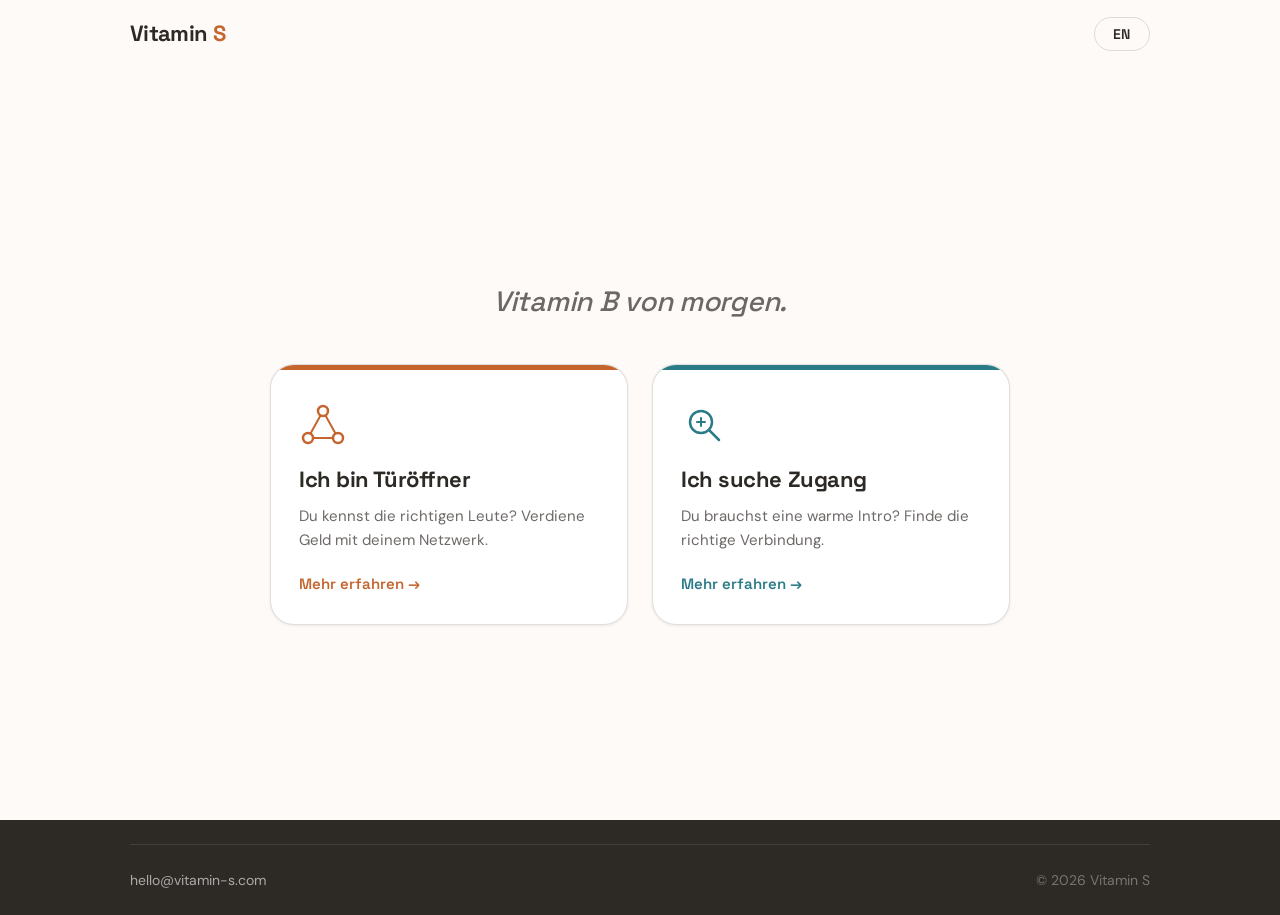
==== commit 81c8dddd: "fix: use relative links for GitHub Pages compatibility, update splash tagline Co-Authored-By: Claude" ====
--- a/index.html
+++ b/index.html
@@ -15,7 +15,7 @@
   <!-- ─── NAV ─── -->
   <header class="nav" id="nav">
     <div class="container nav__inner">
-      <a href="/" class="nav__logo" aria-label="Vitamin S">
+      <a href="index.html" class="nav__logo" aria-label="Vitamin S">
         Vitamin&nbsp;<span class="nav__s">S</span>
       </a>
       <button class="lang-toggle" id="langToggle" aria-label="Switch language" data-i18n="langToggle">EN</button>
@@ -24,12 +24,12 @@
 
   <main class="splash-main">
     <div class="splash-hero">
-      <p class="splash-tagline" data-i18n="splashTagline">Vitamin B war gestern.</p>
+      <p class="splash-tagline" data-i18n="splashTagline">Vitamin B von morgen.</p>
     </div>
 
     <div class="splash-cards container">
 
-      <a href="/communicators.html" class="splash-card splash-card--communicator">
+      <a href="communicators.html" class="splash-card splash-card--communicator">
         <div class="splash-card__stripe splash-card__stripe--communicator"></div>
         <div class="splash-card__body">
           <div class="splash-card__icon" aria-hidden="true">
@@ -48,7 +48,7 @@
         </div>
       </a>
 
-      <a href="/seekers.html" class="splash-card splash-card--seeker">
+      <a href="seekers.html" class="splash-card splash-card--seeker">
         <div class="splash-card__stripe splash-card__stripe--seeker"></div>
         <div class="splash-card__body">
           <div class="splash-card__icon" aria-hidden="true">
--- a/style.css
+++ b/style.css
@@ -15,6 +15,9 @@
   --orange-light: #FAE8DC;
   --sage:         #7A8B6F;
   --sage-light:   #E8EDE4;
+  --teal:         #2A7B88;
+  --teal-dark:    #1F5F6A;
+  --teal-light:   #E0F0F2;
   --white:        #FFFFFF;
 
   --radius-sm:   8px;
@@ -830,9 +833,314 @@
 }
 
 /* ─────────────────────────────────────────────
+   TEAL BUTTON (Seeker)
+   ───────────────────────────────────────────── */
+.btn--teal {
+  background-color: var(--teal);
+  color: var(--white);
+  box-shadow: 0 2px 12px rgba(42, 123, 136, 0.35);
+}
+
+.btn--teal:hover {
+  background-color: var(--teal-dark);
+  transform: translateY(-2px);
+  box-shadow: 0 6px 20px rgba(42, 123, 136, 0.45);
+}
+
+.btn--teal:active {
+  transform: translateY(0);
+}
+
+/* ─────────────────────────────────────────────
+   PILL BADGE — TEAL VARIANT
+   ───────────────────────────────────────────── */
+.pill-badge--teal {
+  background-color: var(--teal-light);
+  color: var(--teal);
+}
+
+.pill-badge--outline-teal {
+  background-color: transparent;
+  border: 1.5px solid rgba(42, 123, 136, 0.25);
+  color: var(--teal);
+}
+
+/* ─────────────────────────────────────────────
+   NAV TABS
+   ───────────────────────────────────────────── */
+.nav__tabs {
+  display: flex;
+  align-items: center;
+  gap: 4px;
+}
+
+.nav-tab {
+  padding: 7px 16px;
+  border-radius: var(--radius-pill);
+  font-family: var(--font-heading);
+  font-size: 0.875rem;
+  font-weight: 500;
+  color: var(--dark-70);
+  transition: background-color 0.2s, color 0.2s;
+  white-space: nowrap;
+}
+
+.nav-tab:hover {
+  background-color: var(--beige);
+  color: var(--dark);
+}
+
+.nav-tab--active {
+  background-color: var(--orange-light);
+  color: var(--orange);
+  font-weight: 600;
+}
+
+.nav-tab--teal.nav-tab--active {
+  background-color: var(--teal-light);
+  color: var(--teal);
+}
+
+/* ─────────────────────────────────────────────
+   SEEKER HERO GRADIENT
+   ───────────────────────────────────────────── */
+.hero--seeker {
+  background: radial-gradient(ellipse at 75% 40%, var(--teal-light) 0%, var(--bg) 58%);
+}
+
+/* ─────────────────────────────────────────────
+   STEP NUMBER — TEAL VARIANT
+   ───────────────────────────────────────────── */
+.step-number--teal {
+  color: var(--teal);
+  background: var(--teal-light);
+}
+
+/* ─────────────────────────────────────────────
+   SEEKER WAITLIST BACKGROUND
+   ───────────────────────────────────────────── */
+.waitlist--seeker {
+  background-image: radial-gradient(ellipse at 25% 60%, rgba(42, 123, 136, 0.06) 0%, transparent 60%);
+}
+
+/* ─────────────────────────────────────────────
+   SEEKER SUCCESS ICON
+   ───────────────────────────────────────────── */
+.success-icon--teal {
+  color: var(--teal);
+}
+
+/* ─────────────────────────────────────────────
+   SEEKER COUNTER NUMBER COLOR
+   ───────────────────────────────────────────── */
+#seekerCounterNumber {
+  font-family: var(--font-heading);
+  font-weight: 700;
+  font-size: 1.1rem;
+  color: var(--teal);
+}
+
+/* ─────────────────────────────────────────────
+   TEXTAREA
+   ───────────────────────────────────────────── */
+textarea {
+  width: 100%;
+  padding: 13px 16px;
+  border: 1.5px solid var(--dark-15);
+  border-radius: var(--radius-md);
+  font-family: var(--font-body);
+  font-size: 1rem;
+  color: var(--dark);
+  background: var(--bg);
+  transition: border-color 0.2s ease, box-shadow 0.2s ease;
+  resize: vertical;
+  min-height: 110px;
+  appearance: none;
+}
+
+textarea:focus {
+  outline: none;
+  border-color: var(--teal);
+  box-shadow: 0 0 0 3px rgba(42, 123, 136, 0.14);
+}
+
+textarea::placeholder {
+  color: var(--dark-40);
+}
+
+/* ─────────────────────────────────────────────
+   SEEKER INPUT FOCUS OVERRIDE
+   ───────────────────────────────────────────── */
+[data-page="seekers"] input[type="text"]:focus,
+[data-page="seekers"] input[type="email"]:focus {
+  border-color: var(--teal);
+  box-shadow: 0 0 0 3px rgba(42, 123, 136, 0.14);
+}
+
+[data-page="seekers"] .lang-toggle:hover {
+  border-color: var(--teal);
+  background-color: var(--teal-light);
+  color: var(--teal);
+}
+
+/* ─────────────────────────────────────────────
+   SPLASH PAGE
+   ───────────────────────────────────────────── */
+.splash-main {
+  min-height: calc(100vh - var(--nav-height) - 80px);
+  display: flex;
+  flex-direction: column;
+  align-items: center;
+  justify-content: center;
+  padding-block: 64px 48px;
+  gap: 40px;
+}
+
+.splash-hero {
+  text-align: center;
+}
+
+.splash-tagline {
+  font-family: var(--font-heading);
+  font-size: clamp(1.25rem, 3vw, 1.75rem);
+  font-weight: 500;
+  color: var(--dark-70);
+  font-style: italic;
+  letter-spacing: -0.01em;
+}
+
+.splash-cards {
+  display: grid;
+  grid-template-columns: 1fr 1fr;
+  gap: 24px;
+  width: 100%;
+  max-width: 820px;
+}
+
+.splash-card {
+  display: flex;
+  flex-direction: column;
+  background: var(--white);
+  border-radius: var(--radius-lg);
+  border: 1.5px solid var(--dark-15);
+  overflow: hidden;
+  text-decoration: none;
+  color: var(--dark);
+  transition: transform 0.25s ease, box-shadow 0.25s ease, border-color 0.25s ease;
+  box-shadow: var(--shadow-sm);
+}
+
+.splash-card:hover {
+  transform: translateY(-5px) scale(1.01);
+  box-shadow: var(--shadow-xl);
+  border-color: transparent;
+}
+
+.splash-card__stripe {
+  height: 5px;
+  flex-shrink: 0;
+}
+
+.splash-card__stripe--communicator {
+  background: var(--orange);
+}
+
+.splash-card__stripe--seeker {
+  background: var(--teal);
+}
+
+.splash-card__body {
+  display: flex;
+  flex-direction: column;
+  gap: 12px;
+  padding: 32px 28px 28px;
+  flex: 1;
+}
+
+.splash-card__icon {
+  width: 48px;
+  height: 48px;
+  margin-bottom: 4px;
+}
+
+.splash-card__icon svg {
+  width: 100%;
+  height: 100%;
+}
+
+.splash-card--communicator .splash-card__icon {
+  color: var(--orange);
+}
+
+.splash-card--seeker .splash-card__icon {
+  color: var(--teal);
+}
+
+.splash-card h2 {
+  font-size: 1.375rem;
+  font-weight: 700;
+  letter-spacing: -0.02em;
+}
+
+.splash-card p {
+  font-size: 0.9375rem;
+  color: var(--dark-70);
+  line-height: 1.6;
+  flex: 1;
+}
+
+.splash-card__cta {
+  display: inline-block;
+  margin-top: 8px;
+  font-family: var(--font-heading);
+  font-size: 0.9375rem;
+  font-weight: 600;
+  transition: letter-spacing 0.2s;
+}
+
+.splash-card__cta--communicator {
+  color: var(--orange);
+}
+
+.splash-card__cta--seeker {
+  color: var(--teal);
+}
+
+.splash-card:hover .splash-card__cta {
+  letter-spacing: 0.02em;
+}
+
+/* Minimal footer for splash */
+.footer--minimal {
+  padding-block: 24px;
+}
+
+.footer--minimal .footer__inner {
+  gap: 0;
+}
+
+/* ─────────────────────────────────────────────
    RESPONSIVE — MOBILE (≤ 600px)
    ───────────────────────────────────────────── */
 @media (max-width: 600px) {
+  .nav__tabs {
+    gap: 2px;
+  }
+
+  .nav-tab {
+    padding: 6px 10px;
+    font-size: 0.8125rem;
+  }
+
+  .splash-cards {
+    grid-template-columns: 1fr;
+    max-width: 420px;
+  }
+
+  .splash-card__body {
+    padding: 24px 20px 20px;
+  }
+
   .hero {
     padding-block: 56px 48px;
     min-height: unset;
